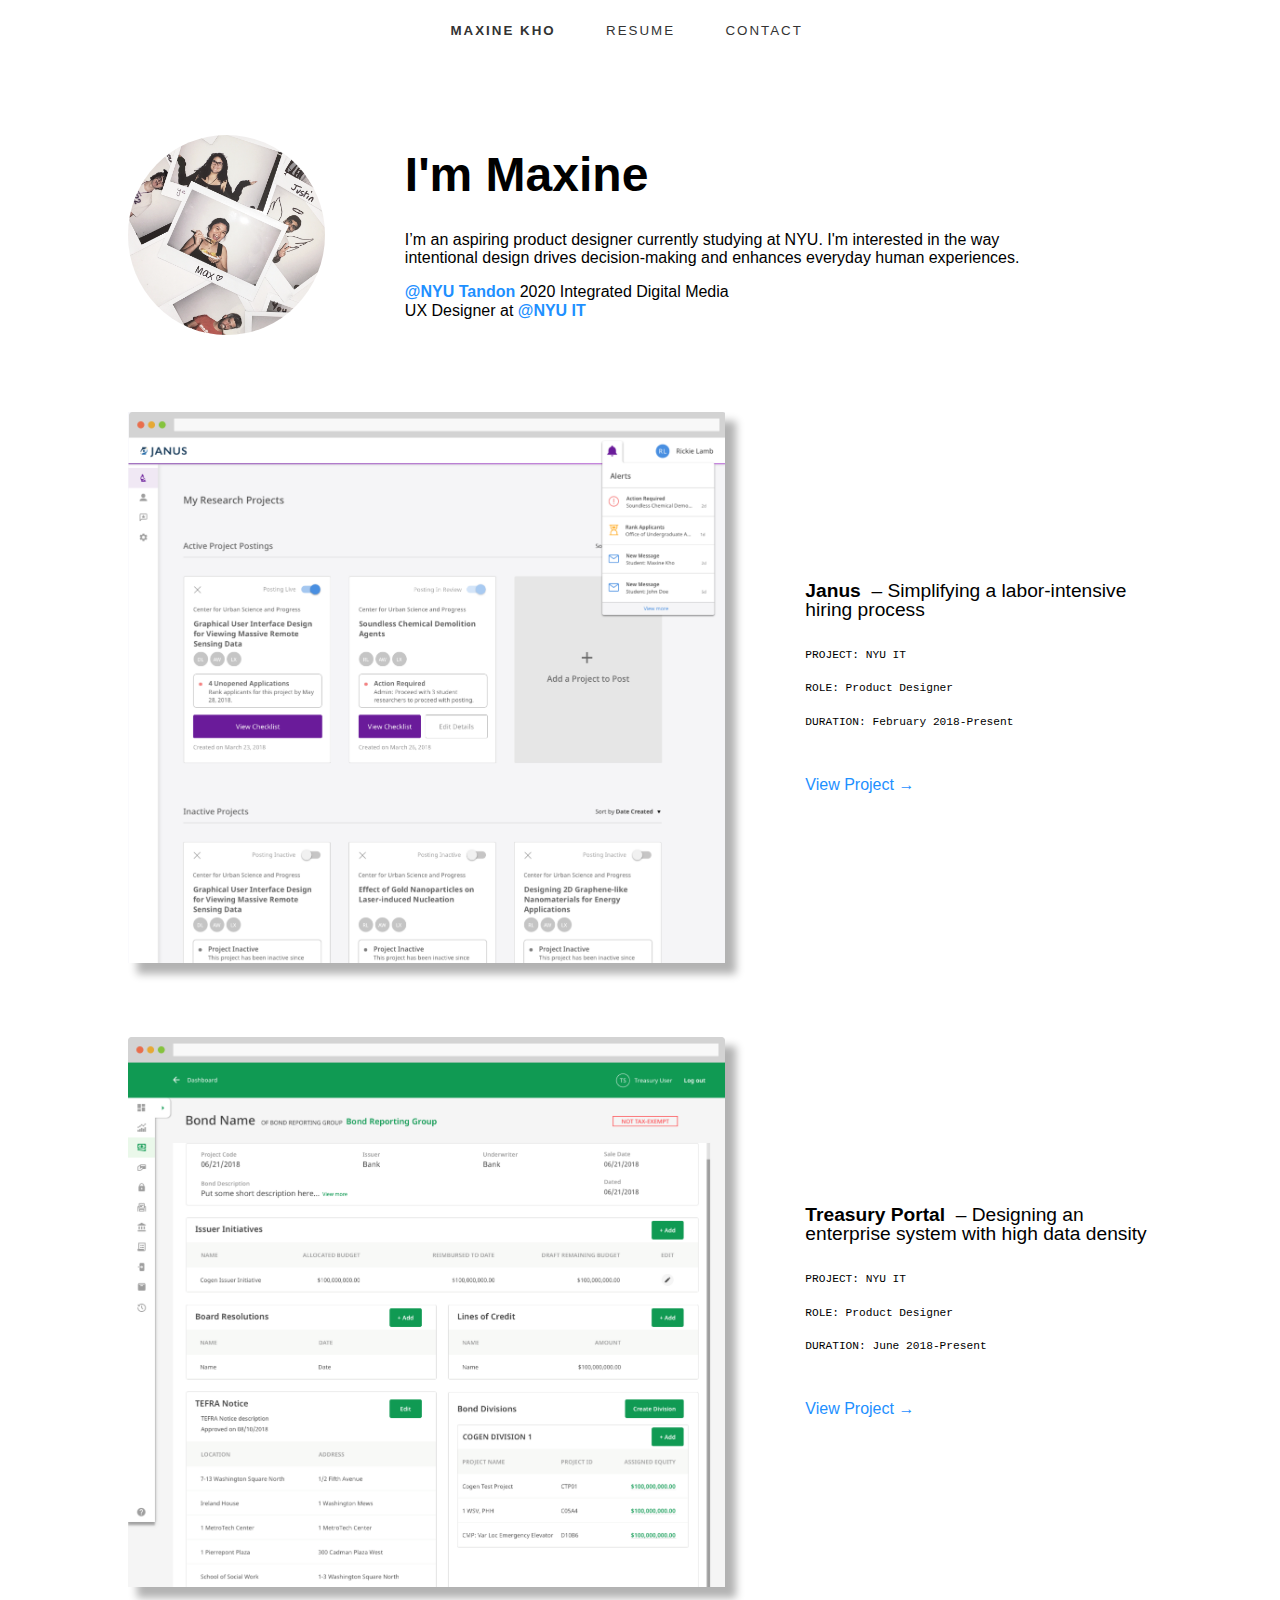
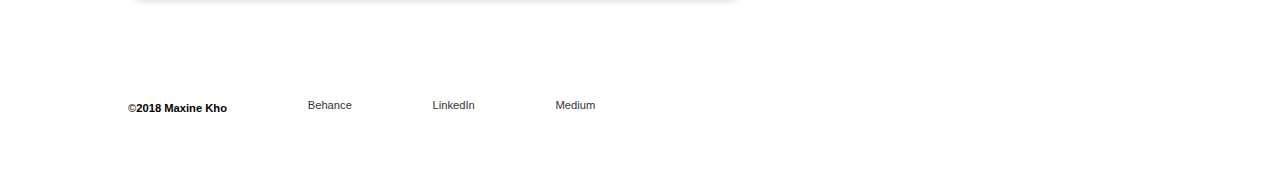
==== index.html @ fcea65fd "first commit" ====
<!DOCTYPE html>
<html lang="en">
<head>
    <meta charset="UTF-8">
    <meta name='viewport' content='width=device-width, initial-scale=1.0'>
    <title>MAXINE KHO</title>

    <!--CSS Stylesheet-->
    <link rel="stylesheet" href="style.css">

    <!--Icons-->
    <link rel="stylesheet" href="https://use.fontawesome.com/releases/v5.3.1/css/all.css" integrity="sha384-mzrmE5qonljUremFsqc01SB46JvROS7bZs3IO2EmfFsd15uHvIt+Y8vEf7N7fWAU" crossorigin="anonymous">
    <link rel="shortcut icon" href="shrimp.ico" type="img/ico">

<body>
    <!--Logo-->
    <div class="logo">
        <a class="black" href="/">Maxine Kho</a>
    </div>

    <!--Navigation-->
    <nav class="top-nav">
        <a class="black active-nav" href="index.html">MAXINE KHO</a>
        <a class="black inactive-nav" href="cv.html" target="_blank">RESUME</a>
        <a class="black inactive-nav" href="mailto:maxinekho@nyu.edu">CONTACT</a>
    </nav>
    <br><br><br><br><br>

    <!--Header-->
    <div class="header">
        <div class="header-photo">
            <img src="max-cropped.png" alt="maxine's photo" id="profile_photo"><br>
        </div>
        <div class="header-intro">
            <h1>I'm <strong>Maxine</strong></h1>
            <p>I’m an aspiring product designer currently studying at NYU. I'm interested in the way intentional design drives decision-making and enhances everyday human experiences.</p>
            <a class="blue" href="https://engineering.nyu.edu/" target="_blank">@NYU Tandon</a> 2020 Integrated Digital Media<br>
            UX Designer at <a class="blue" href="https://www.nyu.edu/life/information-technology/about-nyu-it.html">@NYU IT</a><br><br><br>
        </div>
    </div>
    <br><br><br><br>

    <!--Projects-->
    <div class="container-projects">
        <!--Project 1: Janus-->
        <div class="two-col">
            <div class="container__project-image">
                <img src="janus@2x.png" alt="janus" class="img-project">
            </div>
            <div class="container__project-text">
                <div class="project__text-title"><strong>Janus</strong>
                &nbsp;– Simplifying a labor-intensive hiring process<br><br></div>
                <div class="project__text-details">
                    <h3>PROJECT: NYU IT</h3>
                    <h3>ROLE: Product Designer</h3>
                    <h3>DURATION: February 2018-Present</h3><br><br>
                </div>
                <a href="janus.html">View Project &rarr;</a>
            </div>
        </div>
        <br><br><br><br>

        <!--Project 2: Treasury Portal-->
        <div class="two-col">
            <div class="container__project-image">
                <img src="tp@2x.png" alt="treasury portal" class="img-project">
            </div>
            <div class="container__project-text">
                <span class="project__text-title"><strong>Treasury Portal</strong>&nbsp;
                    – Designing an enterprise system with high data density<br><br></span>
                <div class="project__text-details">
                    <h3>PROJECT: NYU IT</h3>
                    <h3>ROLE: Product Designer</h3>
                    <h3>DURATION: June 2018-Present</h3><br><br>
                </div>
                    <a href="treasury.html">View Project &rarr;</a>
            </div>
        </div>
        <br><br><br>
    </div>
    
    <!--Footer-->
    <br><br><br>
    <footer>
        <div>
            © <strong>2018 Maxine Kho</strong>
        </div>
        <div class="sm-links">
            <i class="fab fa-behance"></i>&nbsp;&nbsp;<a class="black to-blue" href="https://www.behance.net/maxinekho" target="_blank">Behance</a>
        </div>
        <div>
            <i class="fab fa-linkedin-in"></i>&nbsp;&nbsp;<a class="black to-blue" href="https://www.linkedin.com/in/maxinekho/" target="_blank">LinkedIn</a>
        </div>
        <div>
            <i class="fab fa-medium-m"></i>&nbsp;&nbsp;<a class="black to-blue" href="https://medium.com/@mck428" target="_blank">Medium</a>
        </div>
        <br><br>
    </footer>
    <script src="script.js"></script>
</body>
</html>
---- style.css ----
html {
    line-height: 1.15;
    -webkit-text-size-adjust: 100%;
    -ms-text-size-adjust: 100%;
    -ms-overflow-style: scrollbar;
    -webkit-tap-highlight-color: rgba(0, 0, 0, 0);
}

:root {
    --breakpoint-xs: 0;
    --breakpoint-sm: 576px;
    --breakpoint-md: 768px;
    --breakpoint-lg: 992px;
    --breakpoint-xl: 1200px;
}

body {
    margin-left: 8em;
    margin-right: 8em;
    font-family: -apple-system, BlinkMacSystemFont, sans-serif;
    font-size: 1em;
}

.header {
    display: inline-flex;
    justify-content: center;
    align-items: center;
}

.top-nav {
    background-color: white;
    font-size: smaller;
    float: left;
    display: block;
    /*align-items: center;*/
    padding: 1em 1em;
    position: fixed;
    z-index: 100;
    /*reset from body margin*/
    top: 0;
    left: 0;
    right: 0;
    text-align: center;
}

.top-nav a {
    padding: 10px;
    display: inline-flex;
    margin-right: 2em;
    font-weight: normal;
    letter-spacing: 1.5pt;
    font-size: 0.7em;
}

#profile_photo{
    max-height: 200px;
    border-radius: 50%;
    /*grid-column-start: 1;*/
}

.header-intro {
    font-size: medium;
    padding: 0 5em;
    /*grid-row-start: 1;*/
    /*grid-column-start: 2;*/
    /*width: 100%;*/
}

.container-main {
    width: 100%;
}

.two-col {
    display: grid;
    grid-template-columns: 7fr 5fr;
}

a {
    color: dodgerblue;
    text-decoration: none;
    font-size: medium;
    -webkit-transition: color 1s; /* For Safari 3.0 to 6.0 */
    transition: color 1s; /* For modern browsers */
}

a:hover {
    color: dodgerblue;
}

.container__project-image {
    width: 100%;
    /*flex-shrink: 0;*/
}

.img-project {
    display: flex;
    box-shadow: 10px 10px 8px 1px rgba(0, 0, 0, 0.3);
    max-width: 100%;
}

.container__project-text {
    display: flex;
    flex-flow: column;
    align-self: center;
    padding-left: 5em;
}

.project__text-details {
    display: inline-flex;
    flex-flow: column;
    justify-content: center;
}

.project__text-title {
    font-size: 1.2em;
    line-height: 1em;
}

h1 {
    line-height: 1em;
    font-size: 3em;
}

h3 {
    font-size: 0.7em;
    font-family: "Roboto Mono", monospace;
    font-weight: 300;
    line-height: 1em;
}

p {
    font-size: 1em;
}

a.to-blue:hover {
    color: dodgerblue;
}

a.black {
    color: #333333;
    text-decoration: none;
    font-size: 1em;
}

a.blue {
    color: dodgerblue;
    font-weight: bolder;
    text-decoration: none;
}

a.active-nav {
    font-weight: 700;
}

/*a.inactive-nav {*/
    /*font-weight: 500;*/
    /*background: linear-gradient(to right, rgba(255, 255, 255, 0) 50%, #333333 50%) -0% 0;*/
    /*background-size: 200% auto;*/
    /*transition: background-position 0.3s ease-out;*/
/*}*/

a.inactive-nav:hover {
    /*color: dodgerblue;*/
    /*background-position: -100% 0;*/
    font-weight: 700;
}

footer > div{
    display: inline-flex;
    /*flex-direction: column;*/
    font-size: 0.7em;
    justify-content: space-around;
    justify-items: center;
    margin-bottom: 30px;
    padding-right: 70px;
}

@media only screen and (min-device-width: 0px) and (max-device-width: 576px) and (orientation: portrait) {
    body{
        margin: 1em;
    }

    .top-nav {
        font-size: 0.5em;
    }

    .header {
        margin: 0;
        padding: 0;
        display: inline-flex;
    }

    #profile_photo{
        /*max-height: 200px;*/
        float: left;
        margin-right: 1em;
        max-width: 7em;
        border-radius: 50%;
    }
    .header-intro {
        /*width: 100%;*/
        margin: 0;
        padding: 1em;
        font-size: 50%;
    }

    a {
        font-size: 1em;
    }

    .two-col {
        display: block;
    }

    .container-projects {
        display: block;
        width: 100%;
    }

    .container__project-text {
        padding: 4em 1em;
        display: flex;
        /*align-items: center;*/
        width: 70%;
        font-size: 1em;
    }

    .container__project-image {
        padding: 0 1em;
        max-width: 90%;
    }

    footer.sm-links {
        display: inline-flex;
        padding: 0 1em;
    }
}
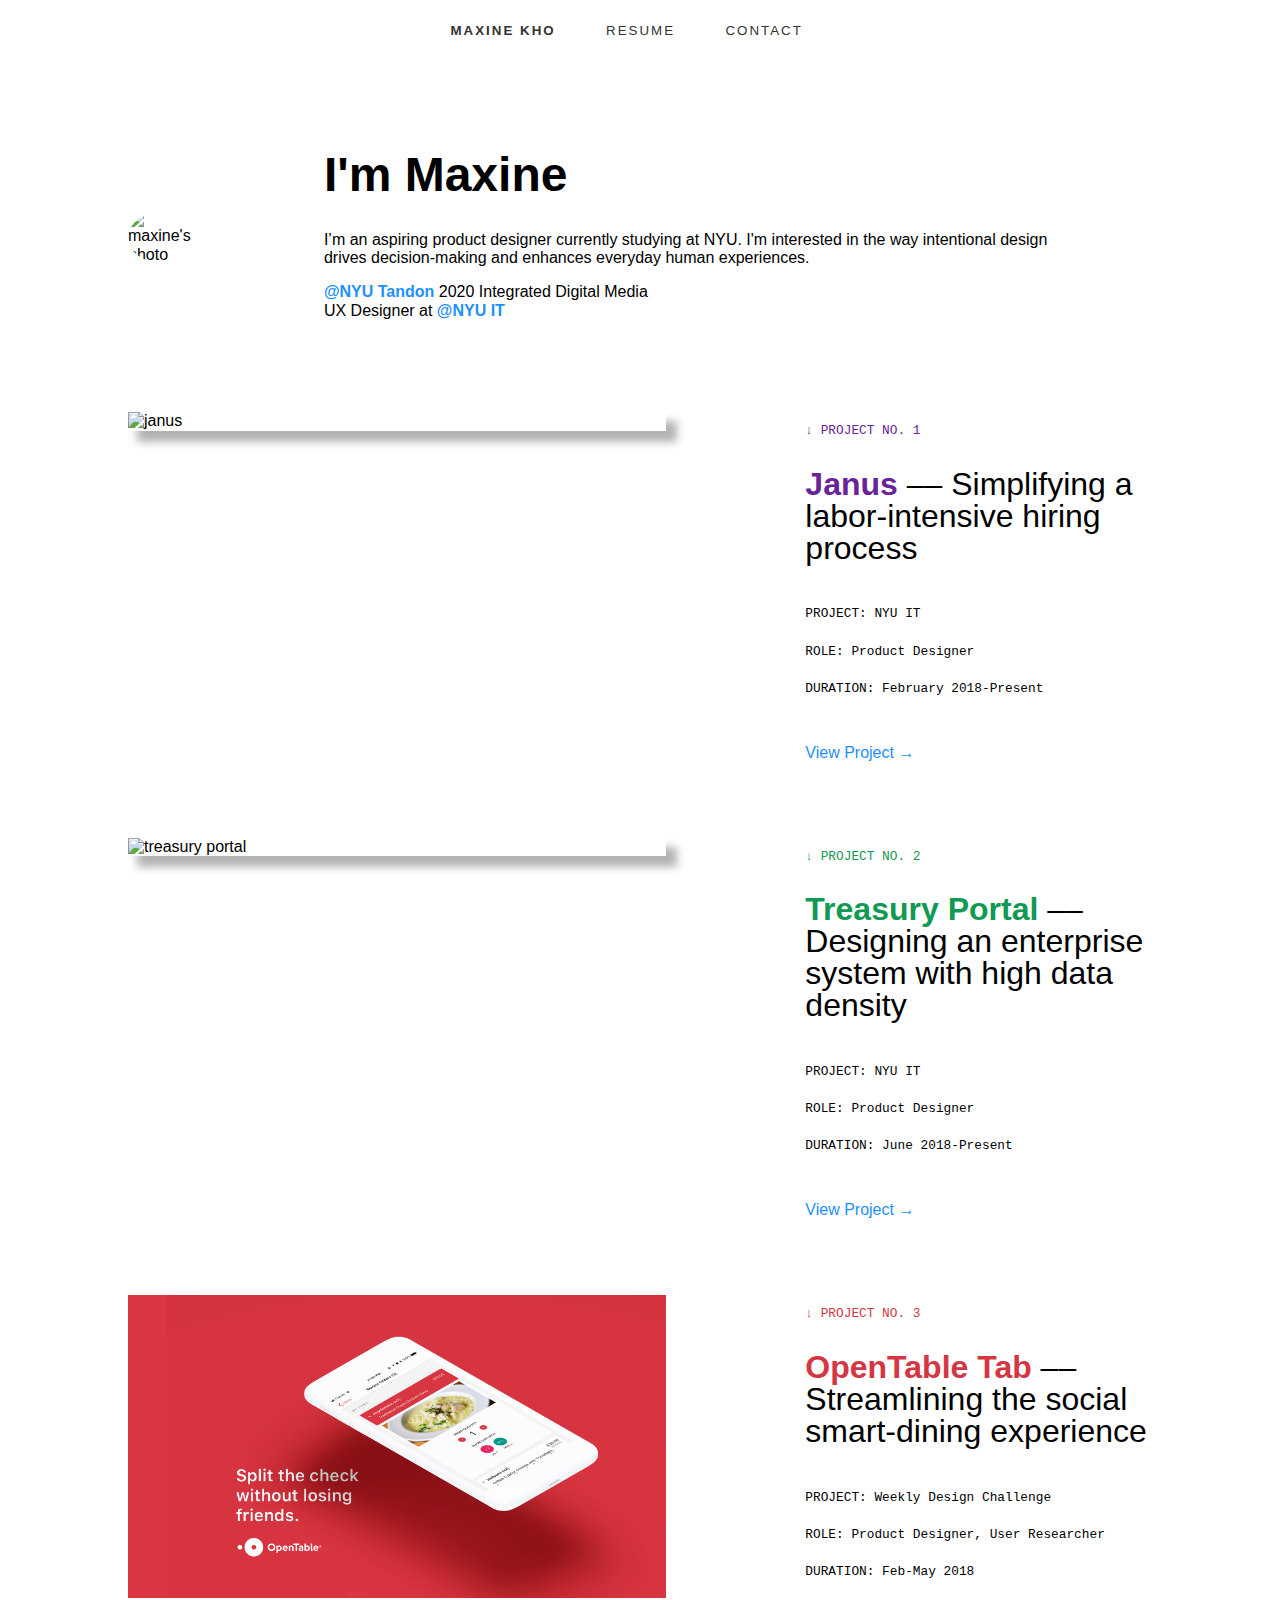
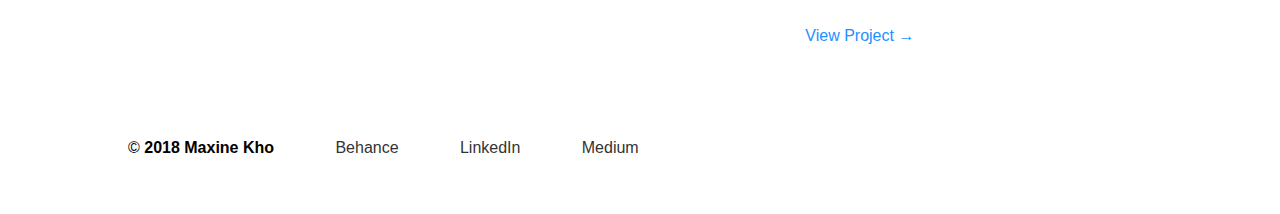
==== commit aee230bd: "sunday" ====
--- a/index.html
+++ b/index.html
@@ -3,14 +3,15 @@
 <head>
     <meta charset="UTF-8">
     <meta name='viewport' content='width=device-width, initial-scale=1.0'>
-    <title>MAXINE KHO</title>
 
     <!--CSS Stylesheet-->
     <link rel="stylesheet" href="style.css">
 
     <!--Icons-->
     <link rel="stylesheet" href="https://use.fontawesome.com/releases/v5.3.1/css/all.css" integrity="sha384-mzrmE5qonljUremFsqc01SB46JvROS7bZs3IO2EmfFsd15uHvIt+Y8vEf7N7fWAU" crossorigin="anonymous">
-    <link rel="shortcut icon" href="shrimp.ico" type="img/ico">
+    <link rel="shortcut icon" href="images/shrimp.ico" type="img/ico">
+
+    <title>MAXINE KHO</title>
 
 <body>
     <!--Logo-->
@@ -21,7 +22,7 @@
     <!--Navigation-->
     <nav class="top-nav">
         <a class="black active-nav" href="index.html">MAXINE KHO</a>
-        <a class="black inactive-nav" href="cv.html" target="_blank">RESUME</a>
+        <a class="black inactive-nav" href="cv/cv.html" target="_blank">RESUME</a>
         <a class="black inactive-nav" href="mailto:maxinekho@nyu.edu">CONTACT</a>
     </nav>
     <br><br><br><br><br>
@@ -29,7 +30,7 @@
     <!--Header-->
     <div class="header">
         <div class="header-photo">
-            <img src="max-cropped.png" alt="maxine's photo" id="profile_photo"><br>
+            <img src="images/max-cropped.png" alt="maxine's photo" id="profile_photo"><br>
         </div>
         <div class="header-intro">
             <h1>I'm <strong>Maxine</strong></h1>
@@ -45,17 +46,17 @@
         <!--Project 1: Janus-->
         <div class="two-col">
             <div class="container__project-image">
-                <img src="janus@2x.png" alt="janus" class="img-project">
+                <img src="images/janus@2x.png" alt="janus" class="img-project drop-shadow">
             </div>
             <div class="container__project-text">
-                <div class="project__text-title"><strong>Janus</strong>
-                &nbsp;– Simplifying a labor-intensive hiring process<br><br></div>
+                <h3 class="janus-color"><strong>↓ PROJECT NO. 1</strong></h3><br>
+                <div class="project__text-title"><div class="janus-color"><strong>Janus</strong></div> –– Simplifying a labor-intensive hiring process<br><br></div>
                 <div class="project__text-details">
                     <h3>PROJECT: NYU IT</h3>
                     <h3>ROLE: Product Designer</h3>
                     <h3>DURATION: February 2018-Present</h3><br><br>
                 </div>
-                <a href="janus.html">View Project &rarr;</a>
+                <a href="projects/janus.html" class="view__link view__link-padding">View Project &rarr;</a>
             </div>
         </div>
         <br><br><br><br>
@@ -63,39 +64,55 @@
         <!--Project 2: Treasury Portal-->
         <div class="two-col">
             <div class="container__project-image">
-                <img src="tp@2x.png" alt="treasury portal" class="img-project">
+                <img src="images/tp@2x.png" alt="treasury portal" class="img-project drop-shadow">
             </div>
             <div class="container__project-text">
-                <span class="project__text-title"><strong>Treasury Portal</strong>&nbsp;
-                    – Designing an enterprise system with high data density<br><br></span>
+                <h3 class="treasury-color"><strong>↓ PROJECT NO. 2</strong></h3><br>
+                <div class="project__text-title"><div class="treasury-color"><strong>Treasury Portal</strong></div> –– Designing an enterprise system with high data density<br><br></div>
                 <div class="project__text-details">
                     <h3>PROJECT: NYU IT</h3>
                     <h3>ROLE: Product Designer</h3>
                     <h3>DURATION: June 2018-Present</h3><br><br>
                 </div>
-                    <a href="treasury.html">View Project &rarr;</a>
+                    <a href="projects/treasury.html" class="view__link view__link-padding">View Project &rarr;</a>
             </div>
         </div>
-        <br><br><br>
+        <br><br><br><br>
+
+        <!--Project 3: OpenTable Tab-->
+        <div class="two-col">
+            <div class="container__project-image">
+                <img src="images/opentable.png" alt="opentable tab" class="img-project">
+            </div>
+            <div class="container__project-text">
+                <h3 class="open-table-tab-color"><strong>↓ PROJECT NO. 3</strong></h3><br>
+                <div class="project__text-title"><div class="open-table-tab-color"><strong>OpenTable Tab</strong></div> –– Streamlining the social smart-dining experience<br><br></div>
+                <div class="project__text-details">
+                    <h3>PROJECT: Weekly Design Challenge</h3>
+                    <h3>ROLE: Product Designer, User Researcher</h3>
+                    <h3>DURATION: Feb-May 2018</h3><br><br>
+                </div>
+                <a href="projects/opentable.html" class="view__link view__link-padding">View Project &rarr;</a>
+            </div>
+        </div>
     </div>
     
     <!--Footer-->
-    <br><br><br>
+    <br><br><br><br><br>
     <footer>
         <div>
             © <strong>2018 Maxine Kho</strong>
         </div>
         <div class="sm-links">
-            <i class="fab fa-behance"></i>&nbsp;&nbsp;<a class="black to-blue" href="https://www.behance.net/maxinekho" target="_blank">Behance</a>
+            <i class="fab fa-behance"></i>&nbsp;&nbsp;<a class="black" href="https://www.behance.net/maxinekho" target="_blank">Behance</a>
         </div>
         <div>
-            <i class="fab fa-linkedin-in"></i>&nbsp;&nbsp;<a class="black to-blue" href="https://www.linkedin.com/in/maxinekho/" target="_blank">LinkedIn</a>
+            <i class="fab fa-linkedin-in"></i>&nbsp;&nbsp;<a class="black" href="https://www.linkedin.com/in/maxinekho/" target="_blank">LinkedIn</a>
         </div>
         <div>
-            <i class="fab fa-medium-m"></i>&nbsp;&nbsp;<a class="black to-blue" href="https://medium.com/@mck428" target="_blank">Medium</a>
+            <i class="fab fa-medium-m"></i>&nbsp;&nbsp;<a class="black" href="https://medium.com/@mck428" target="_blank">Medium</a>
         </div>
-        <br><br>
     </footer>
-    <script src="script.js"></script>
+    <script src="projects/script.js"></script>
 </body>
 </html>--- a/style.css
+++ b/style.css
@@ -61,6 +61,7 @@
 .header-intro {
     font-size: medium;
     padding: 0 5em;
+    margin-left: 2.5em;
     /*grid-row-start: 1;*/
     /*grid-column-start: 2;*/
     /*width: 100%;*/
@@ -87,15 +88,85 @@
     color: dodgerblue;
 }
 
+a.view-project-button:hover {
+    text-decoration: underline;
+    display: block;
+}
+
 .container__project-image {
     width: 100%;
     /*flex-shrink: 0;*/
 }
 
-.img-project {
+/*Project Colors*/
+
+.janus-color {
+    color: #692398;
+    display: inline-block;
+}
+
+.treasury-color {
+    color: #109a53;
+    display: inline-block;
+}
+
+.open-table-tab-color {
+    color: #d43644;
+    display: inline-block;
+}
+
+/* "View Project" Link Properties*/
+
+.view__link{
+    --smLinkPadding: 10px 15px;
+    --smLinkLineWeight: 2px;
+    --smLinkLineColor: dodgerblue;
+    --smLinkTextColorHover: dodgerblue;
+    display: inline-flex;
+    color: dodgerblue;
+    position: relative;
+    overflow: hidden;
+}
+
+a.view__link{
+    text-decoration: none;
+}
+
+.view__link::after{
+    transform: translate3d(-100%, 0, 0);
+    transition: transform .2s ease-in;
+}
+
+.view__link:hover::after{
+    transform: translate3d(0, 0, 0);
+}
+
+/*Link Padding*/
+
+.view__link-padding{
+    --uismLinkLineWeight: var(--smLinkLineWeight, 1px);
+    --uismLinkLineColor: var(--smLinkLineColor, #000);
+    padding-bottom: var(--uismLinkLineWeight);
+    position: relative;
+}
+
+.view__link-padding::after{
+    content: "";
+    width: 7em;
+    height: var(--uismLinkLineWeight);
+    background-color: var(--uismLinkLineColor);
+    position: absolute;
+    left: 0;
+    bottom: 0;
+}
+
+img.drop-shadow {
+    box-shadow: 10px 10px 8px 1px rgba(0, 0, 0, 0.3);
+}
+
+img.img-project {
     display: flex;
-    box-shadow: 10px 10px 8px 1px rgba(0, 0, 0, 0.3);
-    max-width: 100%;
+    max-width: 90%;
 }
 
 .container__project-text {
@@ -112,7 +183,7 @@
 }
 
 .project__text-title {
-    font-size: 1.2em;
+    font-size: 2em;
     line-height: 1em;
 }
 
@@ -122,24 +193,24 @@
 }
 
 h3 {
-    font-size: 0.7em;
+    font-size: 0.8em;
     font-family: "Roboto Mono", monospace;
     font-weight: 300;
-    line-height: 1em;
+    line-height: 0.9em;
 }
 
 p {
     font-size: 1em;
-}
-
-a.to-blue:hover {
-    color: dodgerblue;
 }
 
 a.black {
     color: #333333;
     text-decoration: none;
     font-size: 1em;
+}
+
+a.black:hover {
+    font-weight: 700;
 }
 
 a.blue {
@@ -160,22 +231,17 @@
 /*}*/
 
 a.inactive-nav:hover {
-    /*color: dodgerblue;*/
-    /*background-position: -100% 0;*/
     font-weight: 700;
 }
 
-footer > div{
-    display: inline-flex;
-    /*flex-direction: column;*/
-    font-size: 0.7em;
-    justify-content: space-around;
+footer > div {
+    display: inline-block;
     justify-items: center;
-    margin-bottom: 30px;
-    padding-right: 70px;
-}
-
-@media only screen and (min-device-width: 0px) and (max-device-width: 576px) and (orientation: portrait) {
+    margin-bottom: 3em;
+    padding-right: 3em;
+}
+
+@media (max-width: 800px) {
     body{
         margin: 1em;
     }
@@ -197,6 +263,11 @@
         max-width: 7em;
         border-radius: 50%;
     }
+
+    h1 {
+        font-size: 4em;
+    }
+
     .header-intro {
         /*width: 100%;*/
         margin: 0;
@@ -209,7 +280,7 @@
     }
 
     .two-col {
-        display: block;
+        grid-template-columns: 1fr;
     }
 
     .container-projects {
@@ -222,12 +293,18 @@
         display: flex;
         /*align-items: center;*/
         width: 70%;
-        font-size: 1em;
+        font-size: 0.7em;
+        margin-left: 3em;
     }
 
     .container__project-image {
         padding: 0 1em;
+        margin-left: 1em;
         max-width: 90%;
+    }
+
+    footer {
+        padding: 0 1em;
     }
 
     footer.sm-links {
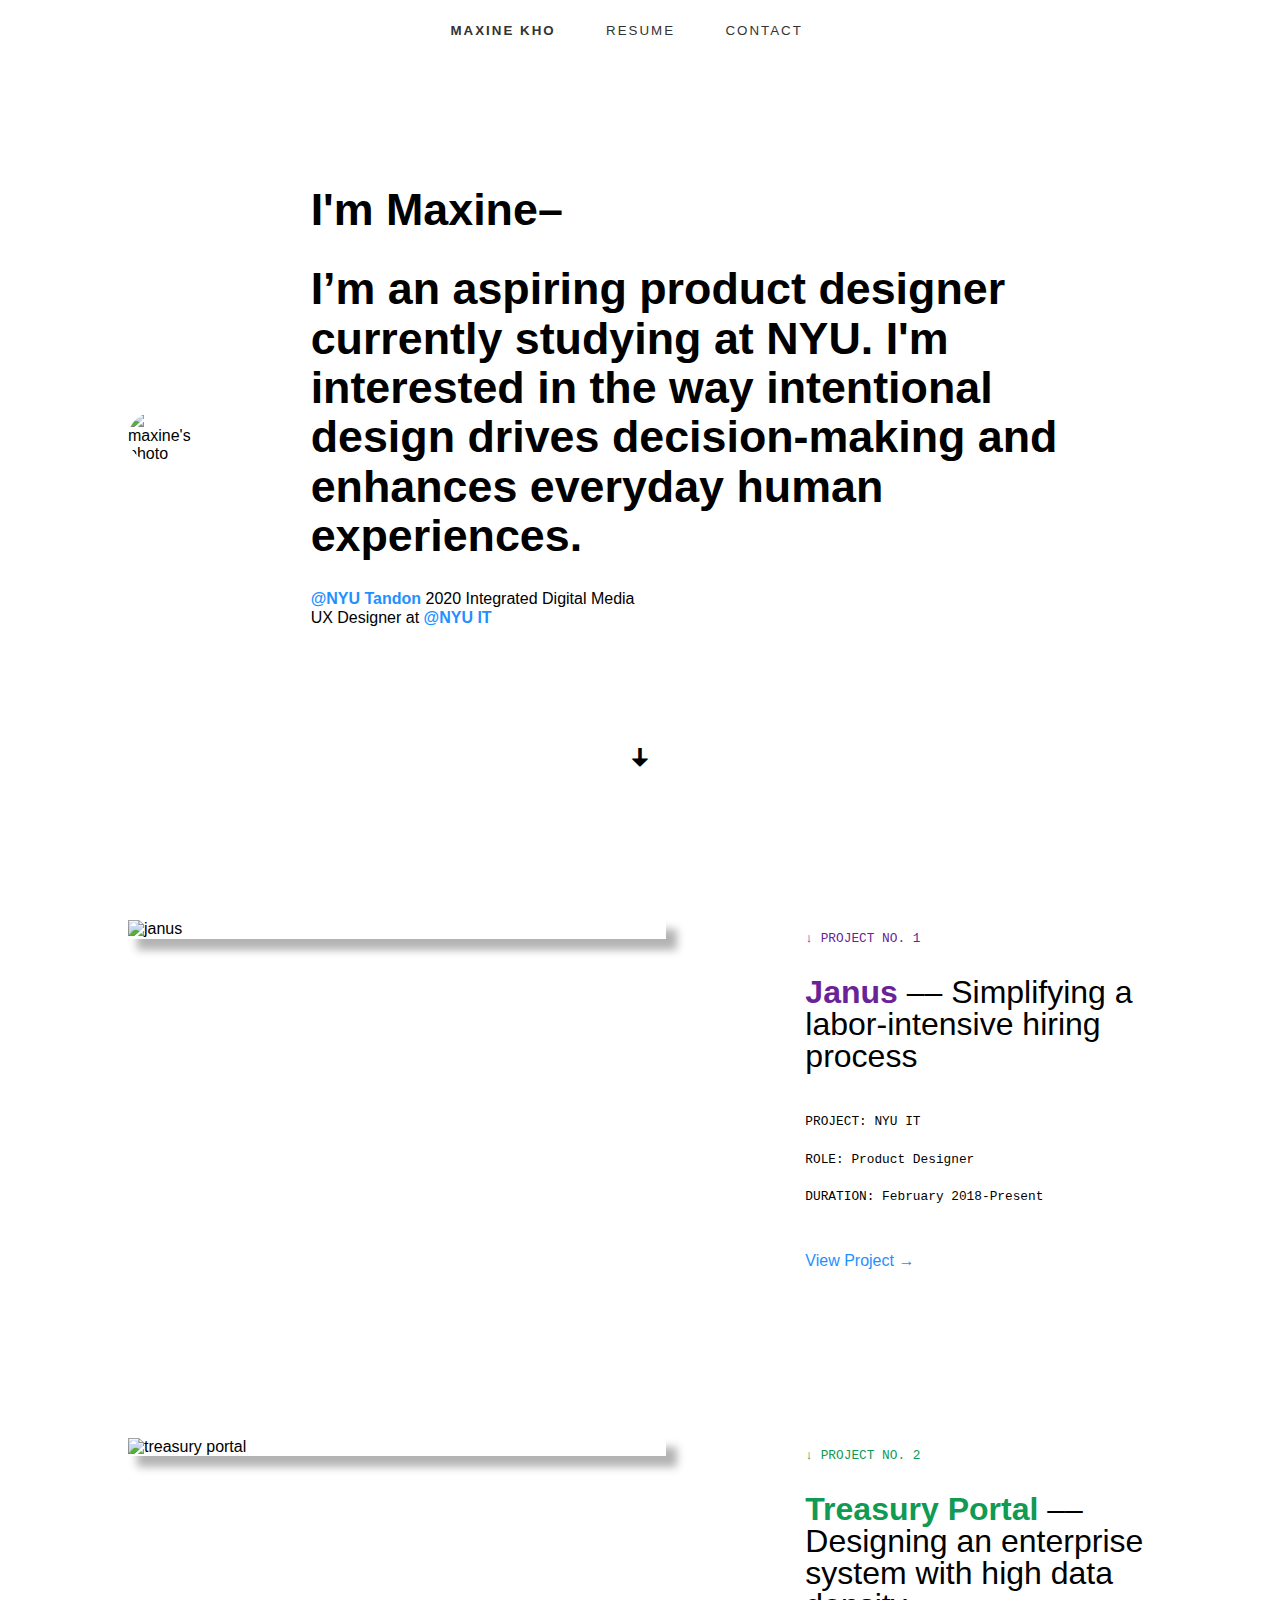
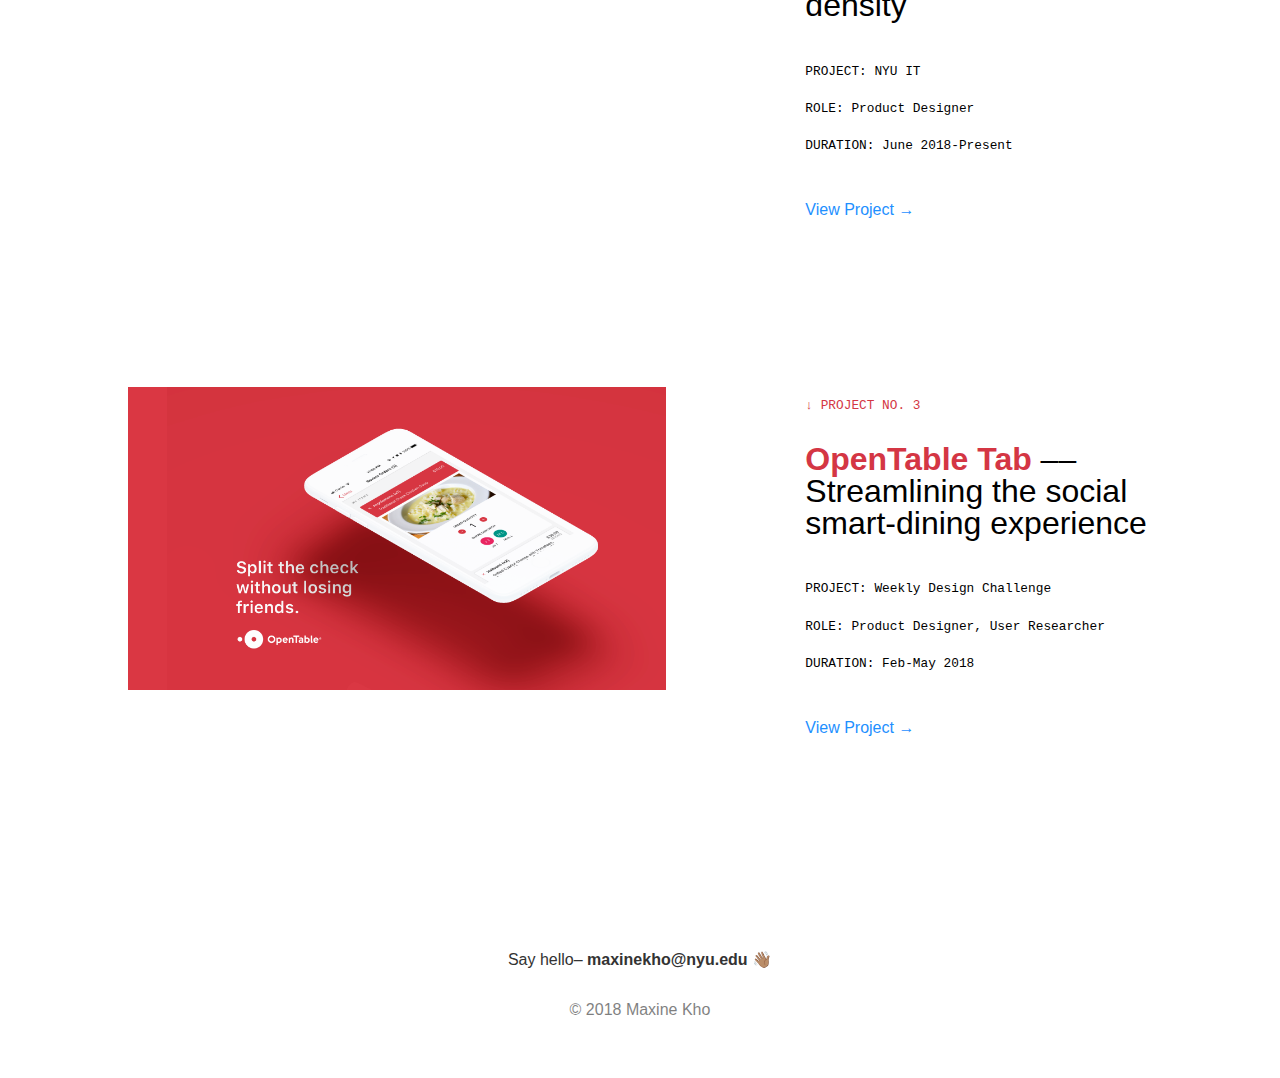
==== commit 91258015: "footer fix" ====
--- a/index.html
+++ b/index.html
@@ -11,6 +11,7 @@
     <link rel="stylesheet" href="https://use.fontawesome.com/releases/v5.3.1/css/all.css" integrity="sha384-mzrmE5qonljUremFsqc01SB46JvROS7bZs3IO2EmfFsd15uHvIt+Y8vEf7N7fWAU" crossorigin="anonymous">
     <link rel="shortcut icon" href="images/shrimp.ico" type="img/ico">
 
+    <!--First website Max built and designed from scratch! 💫-->
     <title>MAXINE KHO</title>
 
 <body>
@@ -25,7 +26,7 @@
         <a class="black inactive-nav" href="cv/cv.html" target="_blank">RESUME</a>
         <a class="black inactive-nav" href="mailto:maxinekho@nyu.edu">CONTACT</a>
     </nav>
-    <br><br><br><br><br>
+    <br><br><br><br><br><br><br>
 
     <!--Header-->
     <div class="header">
@@ -33,13 +34,16 @@
             <img src="images/max-cropped.png" alt="maxine's photo" id="profile_photo"><br>
         </div>
         <div class="header-intro">
-            <h1>I'm <strong>Maxine</strong></h1>
-            <p>I’m an aspiring product designer currently studying at NYU. I'm interested in the way intentional design drives decision-making and enhances everyday human experiences.</p>
+            <h1>I'm <strong>Maxine–</strong></h1>
+            <h1>I’m an aspiring product designer currently studying at NYU. I'm interested in the way intentional design drives decision-making and enhances everyday human experiences.</h1>
             <a class="blue" href="https://engineering.nyu.edu/" target="_blank">@NYU Tandon</a> 2020 Integrated Digital Media<br>
-            UX Designer at <a class="blue" href="https://www.nyu.edu/life/information-technology/about-nyu-it.html">@NYU IT</a><br><br><br>
+            UX Designer at <a class="blue" href="https://www.nyu.edu/life/information-technology/about-nyu-it.html">@NYU IT</a><br><br><br><br><br><br>
         </div>
     </div>
-    <br><br><br><br>
+
+    <!--Scroll Down-->
+    <div class="animated bounce" id="scroll-down-arrow"><h1>&#42780;</h1></div>
+    <br><br><br><br><br>
 
     <!--Projects-->
     <div class="container-projects">
@@ -59,7 +63,7 @@
                 <a href="projects/janus.html" class="view__link view__link-padding">View Project &rarr;</a>
             </div>
         </div>
-        <br><br><br><br>
+        <br><br><br><br><br><br><br><br><br>
 
         <!--Project 2: Treasury Portal-->
         <div class="two-col">
@@ -77,7 +81,7 @@
                     <a href="projects/treasury.html" class="view__link view__link-padding">View Project &rarr;</a>
             </div>
         </div>
-        <br><br><br><br>
+        <br><br><br><br><br><br><br><br><br>
 
         <!--Project 3: OpenTable Tab-->
         <div class="two-col">
@@ -95,24 +99,27 @@
                 <a href="projects/opentable.html" class="view__link view__link-padding">View Project &rarr;</a>
             </div>
         </div>
+        <br><br><br><br><br><br><br><br><br>
     </div>
-    
+
     <!--Footer-->
-    <br><br><br><br><br>
     <footer>
-        <div>
-            © <strong>2018 Maxine Kho</strong>
+        <div class="sm-links">
+            <a href="https://www.behance.net/maxinekho" target="_blank"><i class="fab fa-behance"></i></a>
+            <a href="https://www.linkedin.com/in/maxinekho/" target="_blank"><i class="fab fa-linkedin-in"></i></a>
+            <a href="https://medium.com/@mck428" target="_blank"><i class="fab fa-medium-m"></i></a>
         </div>
-        <div class="sm-links">
-            <i class="fab fa-behance"></i>&nbsp;&nbsp;<a class="black" href="https://www.behance.net/maxinekho" target="_blank">Behance</a>
+        <div class="message">
+            Say hello– <a href="mailto:maxinekho@nyu.edu">maxinekho@nyu.edu </a>👋🏽
         </div>
-        <div>
-            <i class="fab fa-linkedin-in"></i>&nbsp;&nbsp;<a class="black" href="https://www.linkedin.com/in/maxinekho/" target="_blank">LinkedIn</a>
+        <div class="copyright">
+            © 2018 Maxine Kho
         </div>
-        <div>
-            <i class="fab fa-medium-m"></i>&nbsp;&nbsp;<a class="black" href="https://medium.com/@mck428" target="_blank">Medium</a>
-        </div>
+        <br>
     </footer>
+
+    <!--Script Link-->
     <script src="projects/script.js"></script>
+
 </body>
 </html>--- a/style.css
+++ b/style.css
@@ -4,14 +4,6 @@
     -ms-text-size-adjust: 100%;
     -ms-overflow-style: scrollbar;
     -webkit-tap-highlight-color: rgba(0, 0, 0, 0);
-}
-
-:root {
-    --breakpoint-xs: 0;
-    --breakpoint-sm: 576px;
-    --breakpoint-md: 768px;
-    --breakpoint-lg: 992px;
-    --breakpoint-xl: 1200px;
 }
 
 body {
@@ -62,9 +54,6 @@
     font-size: medium;
     padding: 0 5em;
     margin-left: 2.5em;
-    /*grid-row-start: 1;*/
-    /*grid-column-start: 2;*/
-    /*width: 100%;*/
 }
 
 .container-main {
@@ -74,6 +63,36 @@
 .two-col {
     display: grid;
     grid-template-columns: 7fr 5fr;
+}
+
+.animated {
+    -webkit-animation-duration: 2.5s;
+    animation-duration: 2.5s;
+    -webkit-animation-fill-mode: both;
+    animation-fill-mode: both;
+    -webkit-animation-timing-function: linear;
+    animation-timing-function: linear;
+    animation-iteration-count: infinite;
+    -webkit-animation-iteration-count: infinite;
+}
+
+@-webkit-keyframes bounce {
+    0%, 20%, 40%, 60%, 80%, 100% {-webkit-transform: translateY(0);}
+    50% {-webkit-transform: translateY(-20px);}
+}
+
+@keyframes bounce {
+    0%, 20%, 40%, 60%, 80%, 100% {transform: translateY(0);}
+    50% {transform: translateY(-20px);}
+}
+
+.bounce {
+    -webkit-animation-name: bounce;
+    animation-name: bounce;
+}
+
+#scroll-down-arrow {
+    text-align: center;
 }
 
 a {
@@ -188,8 +207,8 @@
 }
 
 h1 {
-    line-height: 1em;
-    font-size: 3em;
+    line-height: 1.1em;
+    font-size: 2.8em;
 }
 
 h3 {
@@ -223,13 +242,6 @@
     font-weight: 700;
 }
 
-/*a.inactive-nav {*/
-    /*font-weight: 500;*/
-    /*background: linear-gradient(to right, rgba(255, 255, 255, 0) 50%, #333333 50%) -0% 0;*/
-    /*background-size: 200% auto;*/
-    /*transition: background-position 0.3s ease-out;*/
-/*}*/
-
 a.inactive-nav:hover {
     font-weight: 700;
 }
@@ -237,8 +249,45 @@
 footer > div {
     display: inline-block;
     justify-items: center;
-    margin-bottom: 3em;
-    padding-right: 3em;
+    margin-bottom: 2em;
+}
+
+div.sm-links {
+    text-align: center;
+    display: inline-flex;
+    width: 100%;
+    justify-content: center;
+}
+
+.sm-links > a {
+    padding: 0 1em;
+    color: #333333;
+    vertical-align: center;
+}
+
+.sm-links > a:hover {
+    opacity: 0.7;
+}
+
+.message {
+    display: block;
+    text-align: center;
+    color: #333333;
+}
+
+.message > a {
+    color: #333333;
+    font-weight: 600;
+}
+
+.message > a:hover {
+    opacity: 0.7;
+}
+
+.copyright {
+    display: block;
+    text-align: center;
+    opacity: 0.5;
 }
 
 @media (max-width: 800px) {
@@ -310,5 +359,6 @@
     footer.sm-links {
         display: inline-flex;
         padding: 0 1em;
+        justify-content: center;
     }
 }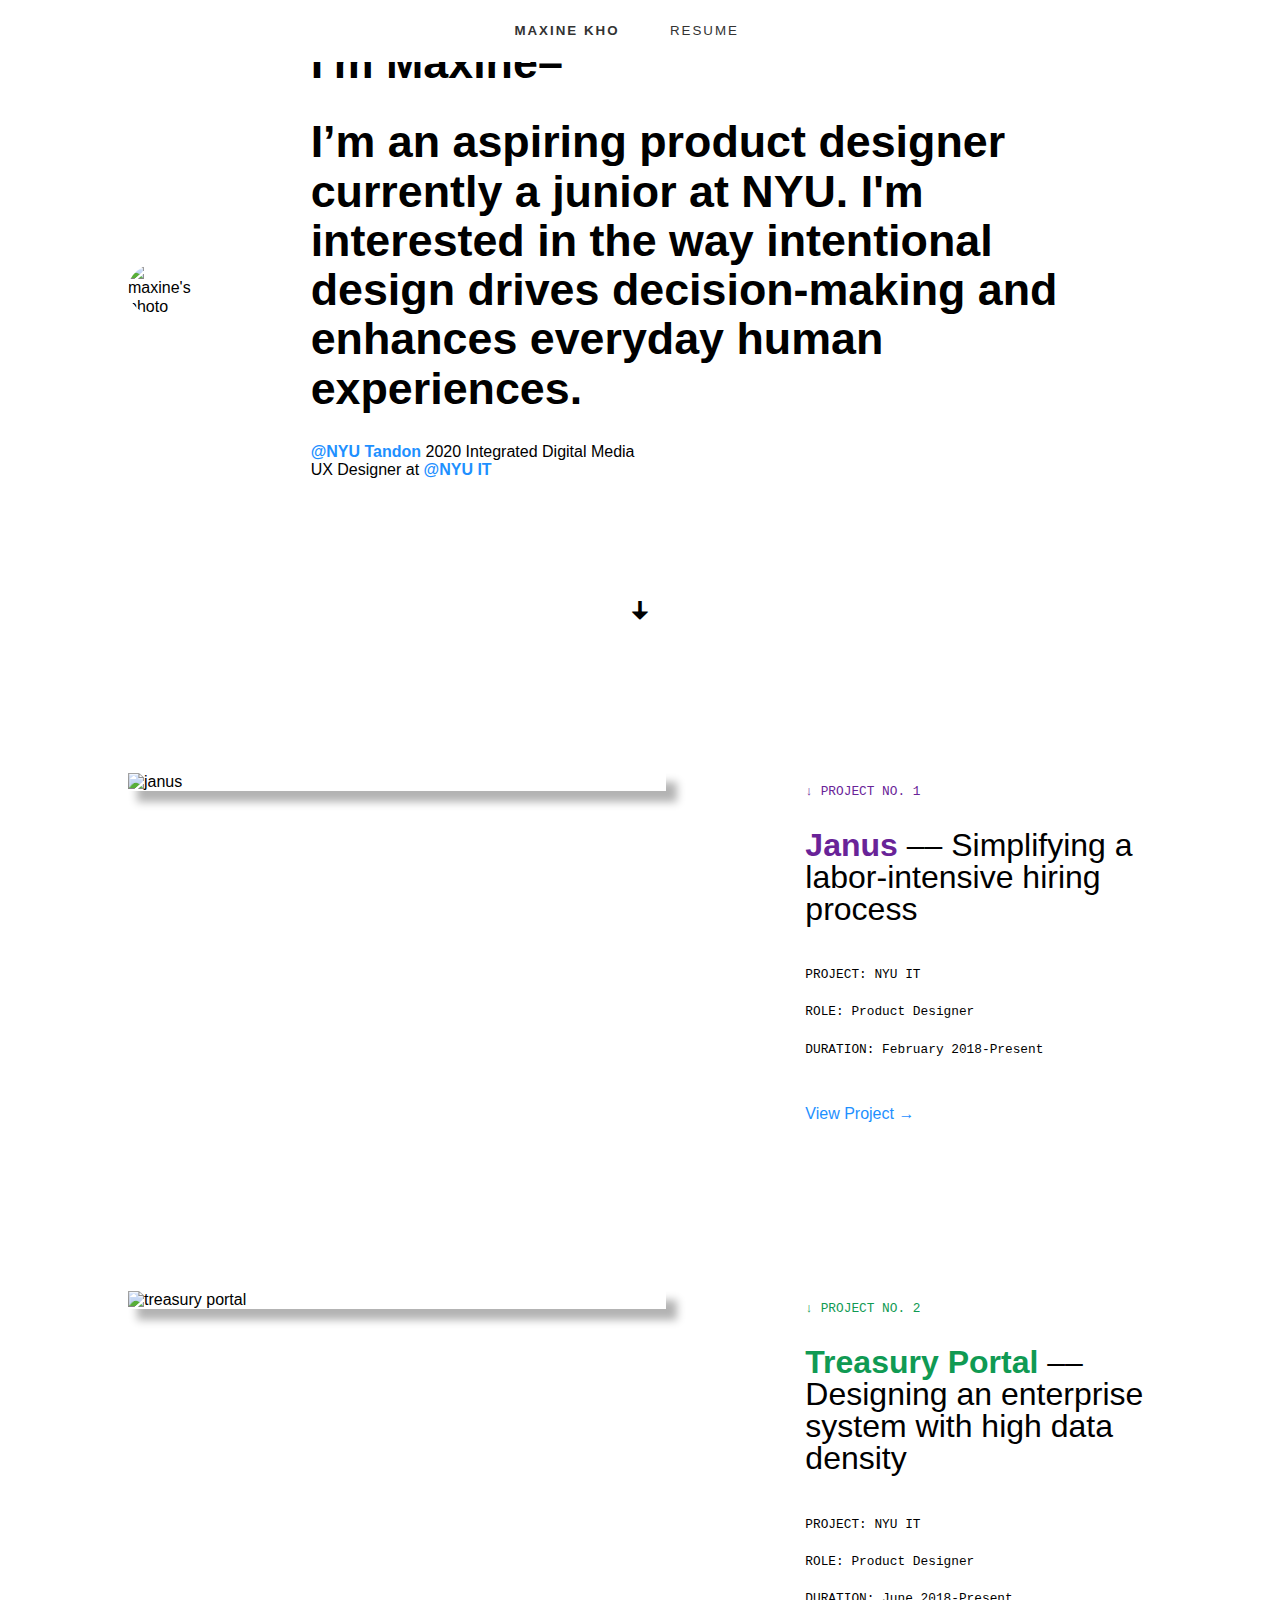
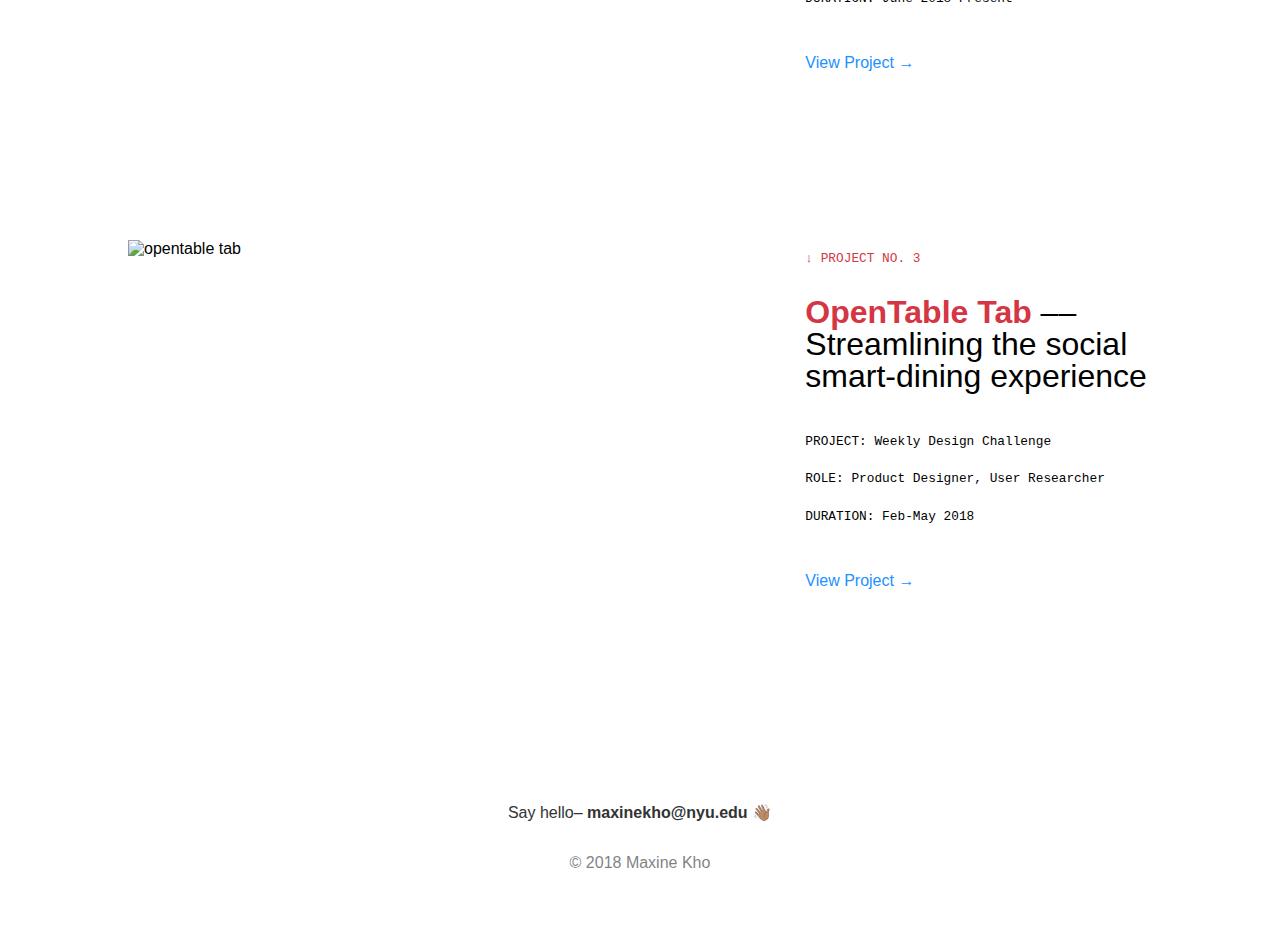
==== commit de2e238c: "separate js; remove overloaded onscroll" ====
--- a/index.html
+++ b/index.html
@@ -9,35 +9,32 @@
 
     <!--Icons-->
     <link rel="stylesheet" href="https://use.fontawesome.com/releases/v5.3.1/css/all.css" integrity="sha384-mzrmE5qonljUremFsqc01SB46JvROS7bZs3IO2EmfFsd15uHvIt+Y8vEf7N7fWAU" crossorigin="anonymous">
-    <link rel="shortcut icon" href="images/shrimp.ico" type="img/ico">
+    <link rel="shortcut icon" href="images/shrimp.ico">
+
+    <script src="projects/script.js" defer></script>
 
     <!--First website Max built and designed from scratch! 💫-->
     <title>MAXINE KHO</title>
 
 <body>
-    <!--Logo-->
-    <div class="logo">
-        <a class="black" href="/">Maxine Kho</a>
-    </div>
 
     <!--Navigation-->
     <nav class="top-nav">
         <a class="black active-nav" href="index.html">MAXINE KHO</a>
         <a class="black inactive-nav" href="cv/cv.html" target="_blank">RESUME</a>
-        <a class="black inactive-nav" href="mailto:maxinekho@nyu.edu">CONTACT</a>
     </nav>
-    <br><br><br><br><br><br><br>
 
     <!--Header-->
     <div class="header">
         <div class="header-photo">
-            <img src="images/max-cropped.png" alt="maxine's photo" id="profile_photo"><br>
+            <img src="images/max-pic.jpg" alt="maxine's photo" id="profile_photo"><br>
         </div>
         <div class="header-intro">
             <h1>I'm <strong>Maxine–</strong></h1>
-            <h1>I’m an aspiring product designer currently studying at NYU. I'm interested in the way intentional design drives decision-making and enhances everyday human experiences.</h1>
+            <h1 class="bio">I’m an aspiring product designer currently a junior at NYU. I'm interested in the way intentional design drives decision-making and enhances everyday human experiences.</h1>
             <a class="blue" href="https://engineering.nyu.edu/" target="_blank">@NYU Tandon</a> 2020 Integrated Digital Media<br>
-            UX Designer at <a class="blue" href="https://www.nyu.edu/life/information-technology/about-nyu-it.html">@NYU IT</a><br><br><br><br><br><br>
+            UX Designer at <a class="blue" href="https://www.nyu.edu/life/information-technology/about-nyu-it.html">@NYU IT</a>
+            <br><br><br><br><br><br>
         </div>
     </div>
 
@@ -118,8 +115,5 @@
         <br>
     </footer>
 
-    <!--Script Link-->
-    <script src="projects/script.js"></script>
-
 </body>
 </html>